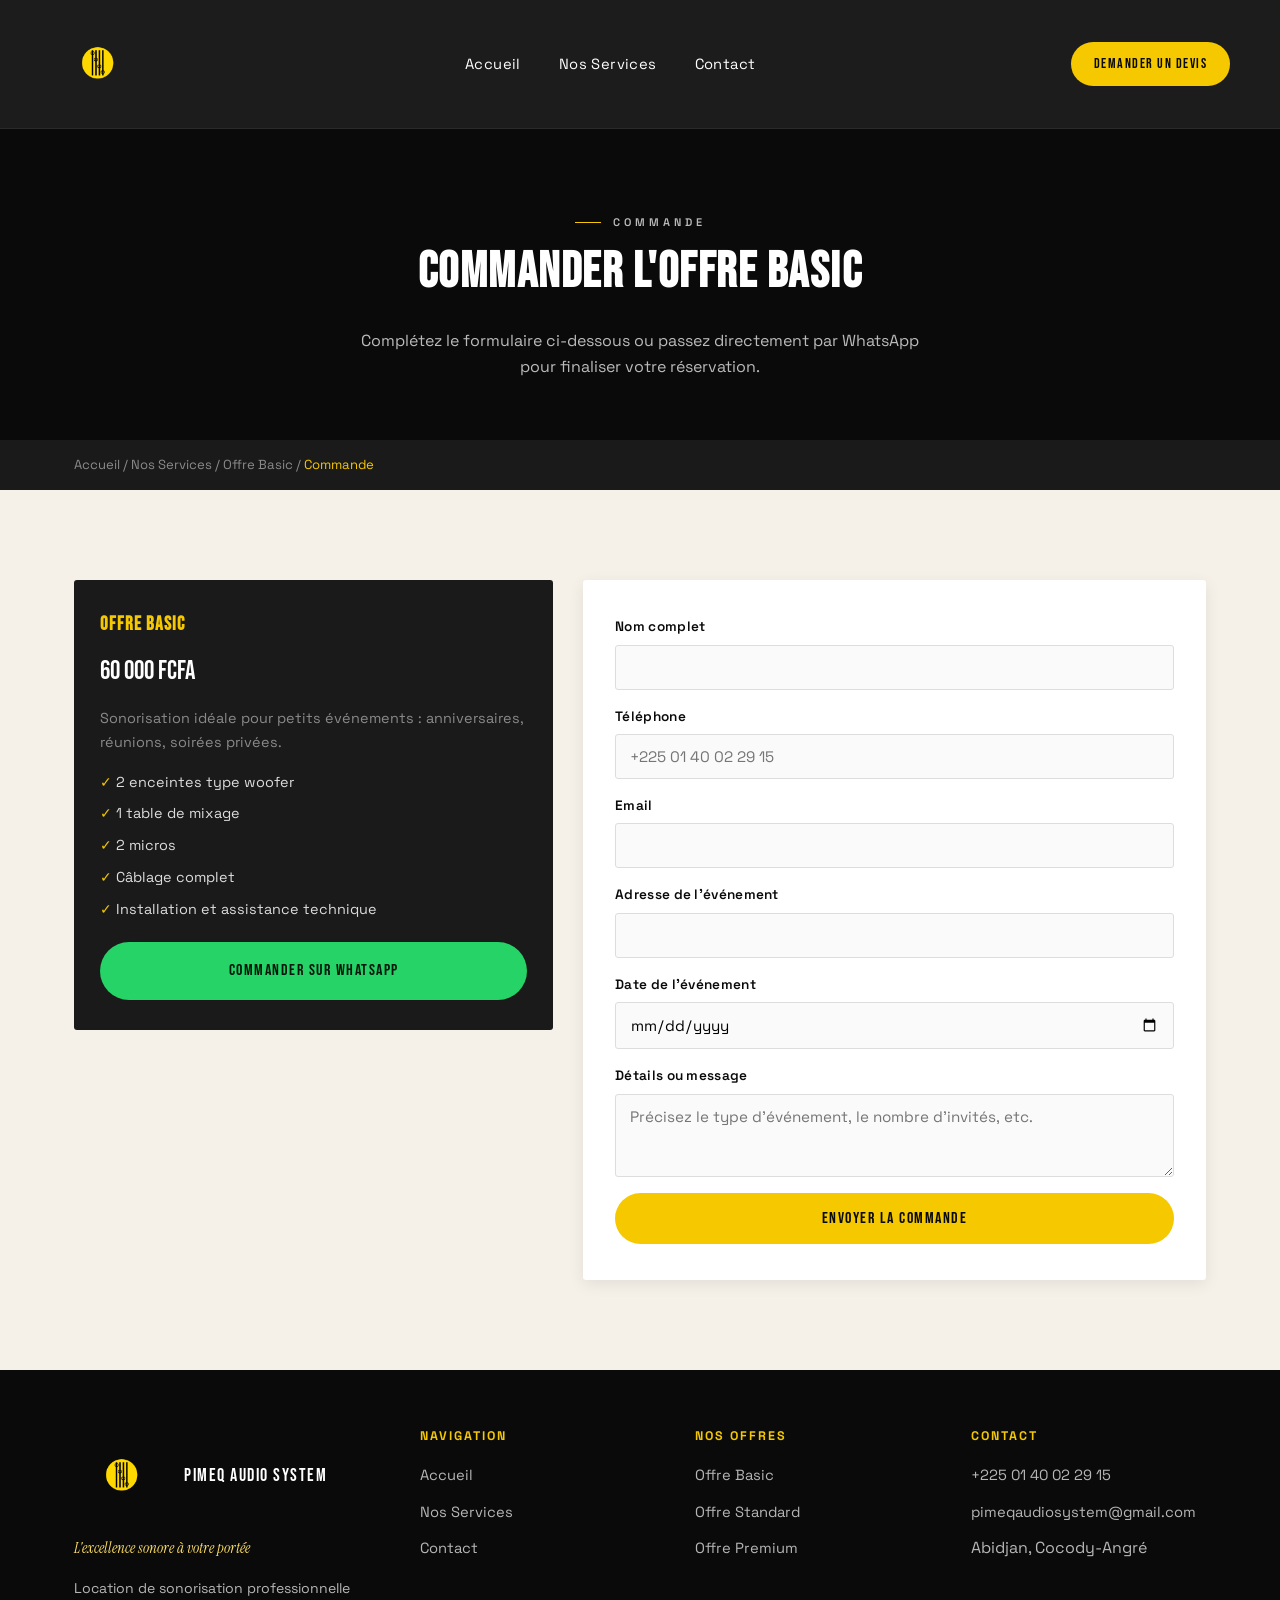
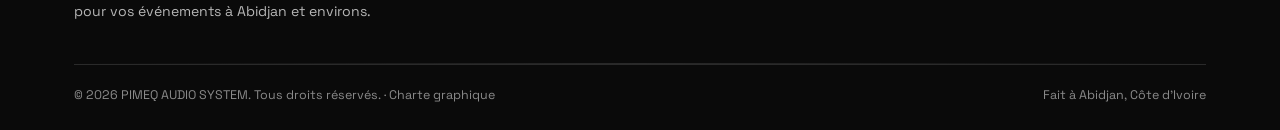
==== commande-basic.html @ aa755eb4 "plush_9/8/26" ====
<!DOCTYPE html>
<html lang="fr">
<head>
<meta charset="UTF-8">
<meta name="viewport" content="width=device-width, initial-scale=1.0">
<title>Commander l'Offre Basic | PIMEQ AUDIO SYSTEM</title>
<meta name="description" content="Réservez l'offre Basic de PIMEQ AUDIO SYSTEM (60 000 FCFA) via notre formulaire de commande ou directement sur WhatsApp.">
<meta name="robots" content="noindex, follow">
<link rel="canonical" href="https://www.pimeqaudiosystem.com/commande-basic.html">
<link rel="icon" href="assets/img/logo.png" type="image/png">
<link rel="stylesheet" href="assets/css/styles.css">
</head>
<body>

<header class="site-header">
  <div class="container nav-wrap">
    <a href="index.html" class="brand" aria-label="Retour à l'accueil PIMEQ AUDIO SYSTEM">
      <img src="assets/img/logo.png" alt="PIMEQ AUDIO SYSTEM" width="140" height="34">
    </a>
    <nav class="main-nav" aria-label="Navigation principale">
      <ul>
        <li><a href="index.html">Accueil</a></li>
        <li><a href="services.html">Nos Services</a></li>
        <li><a href="contact.html">Contact</a></li>
      </ul>
    </nav>
    <div class="nav-actions">
      <a href="contact.html" class="btn btn-primary btn-sm desktop-only">Demander un devis</a>
      <button class="nav-toggle" aria-label="Ouvrir le menu" aria-expanded="false"><span></span><span></span><span></span></button>
    </div>
  </div>
</header>

<main>
  <section class="page-hero">
    <div class="container">
      <p class="eyebrow">Commande</p>
      <h1>Commander l'offre Basic</h1>
      <p>Complétez le formulaire ci-dessous ou passez directement par WhatsApp pour finaliser votre réservation.</p>
    </div>
  </section>

  <nav class="breadcrumb" aria-label="Fil d'Ariane">
    <div class="container">
      <a href="index.html">Accueil</a> / <a href="services.html">Nos Services</a> / <a href="offre-basic.html">Offre Basic</a> / <span aria-current="page">Commande</span>
    </div>
  </nav>

  <section class="section">
    <div class="container">
      <div class="form-layout">

        <div class="offer-summary">
          <h3>Offre Basic</h3>
          <p class="price">60 000 FCFA</p>
          <p style="font-size:0.9rem; color:var(--gray-light); margin-bottom:16px;">Sonorisation idéale pour petits événements : anniversaires, réunions, soirées privées.</p>
          <ul>
            <li>2 enceintes type woofer</li>
            <li>1 table de mixage</li>
            <li>2 micros</li>
            <li>Câblage complet</li>
            <li>Installation et assistance technique</li>
          </ul>
          <a href="https://wa.me/2250140022915?text=Bonjour%2C%20je%20souhaite%20r%C3%A9server%20l%27offre%20Basic%20(60%20000%20FCFA)." class="btn btn-whatsapp btn-block" target="_blank" rel="noopener">Commander sur WhatsApp</a>
        </div>

        <div class="form-card">
          <div class="success-message" id="successMsg">
            Merci pour votre commande ! Nous vous contacterons rapidement pour confirmer les détails de votre événement.
          </div>
          <form id="commandeBasicForm" data-form data-success="successMsg" autocomplete="on">
            <input type="hidden" name="offre" value="Basic" />
            <div class="field">
              <label for="nom">Nom complet</label>
              <input type="text" id="nom" name="nom" required />
            </div>
            <div class="field">
              <label for="telephone">Téléphone</label>
              <input type="tel" id="telephone" name="telephone" required pattern="[0-9+ ]{8,}" placeholder="+225 01 40 02 29 15" />
            </div>
            <div class="field">
              <label for="email">Email</label>
              <input type="email" id="email" name="email" required />
            </div>
            <div class="field">
              <label for="adresse">Adresse de l'événement</label>
              <input type="text" id="adresse" name="adresse" required />
            </div>
            <div class="field">
              <label for="date">Date de l'événement</label>
              <input type="date" id="date" name="date" />
            </div>
            <div class="field">
              <label for="details">Détails ou message</label>
              <textarea id="details" name="details" rows="3" placeholder="Précisez le type d'événement, le nombre d'invités, etc."></textarea>
            </div>
            <button type="submit" class="btn btn-primary btn-block">Envoyer la commande</button>
          </form>
        </div>
      </div>
    </div>
  </section>
</main>

<footer class="site-footer">
  <div class="container">
    <div class="footer-grid">
      <div>
        <div class="footer-brand">
          <img src="assets/img/logo.png" alt="" width="30" height="30" style="width:auto;">
          <span class="footer-brand-text">PIMEQ AUDIO SYSTEM</span>
        </div>
        <p class="footer-tag">L'excellence sonore à votre portée</p>
        <p style="max-width:320px; font-size:0.88rem;">Location de sonorisation professionnelle pour vos événements à Abidjan et environs.</p>
      </div>
      <div class="footer-col">
        <h4>Navigation</h4>
        <ul>
          <li><a href="index.html">Accueil</a></li>
          <li><a href="services.html">Nos Services</a></li>
          <li><a href="contact.html">Contact</a></li>
        </ul>
      </div>
      <div class="footer-col">
        <h4>Nos Offres</h4>
        <ul>
          <li><a href="offre-basic.html">Offre Basic</a></li>
          <li><a href="offre-standard.html">Offre Standard</a></li>
          <li><a href="offre-premium.html">Offre Premium</a></li>
        </ul>
      </div>
      <div class="footer-col">
        <h4>Contact</h4>
        <ul>
          <li><a href="tel:+2250140022915">+225 01 40 02 29 15</a></li>
          <li><a href="mailto:pimeqaudiosystem@gmail.com">pimeqaudiosystem@gmail.com</a></li>
          <li>Abidjan, Cocody-Angré</li>
        </ul>
      </div>
    </div>
    <div class="divider"></div>
    <div class="footer-bottom">
      <span>© <span data-year></span> PIMEQ AUDIO SYSTEM. Tous droits réservés. · <a href="charte-graphique.html">Charte graphique</a></span>
      <span>Fait à Abidjan, Côte d'Ivoire</span>
    </div>
  </div>
</footer>

<script src="assets/js/main.js"></script>
</body>
</html>
---- assets/css/styles.css ----
/* ==========================================================================
   PIMEQ AUDIO SYSTEM — Feuille de style principale
   Basée sur la charte graphique officielle de la marque.
   ========================================================================== */

@import url('https://fonts.googleapis.com/css2?family=Bebas+Neue&family=Space+Grotesk:ital,wght@0,300;0,400;0,500;0,600;0,700;1,400&family=Instrument+Serif:ital@0;1&display=swap');

:root {
  /* Couleurs de marque (charte graphique officielle) */
  --yellow: #F5C800;
  --yellow-soft: #FFE066;
  --black: #0A0A0A;
  --dark: #111111;
  --gray-dark: #1A1A1A;
  --gray-mid: #2A2A2A;
  --gray-light: #8A8A8A;
  --white: #FFFFFF;
  --off-white: #F5F0E8;

  --success: #22C55E;
  --danger: #EF4444;

  /* Typographie */
  --font-display: 'Bebas Neue', sans-serif;
  --font-body: 'Space Grotesk', sans-serif;
  --font-accent: 'Instrument Serif', serif;

  /* Rythme */
  --radius: 3px;
  --container: 1180px;
  --shadow-card: 0 12px 30px rgba(0,0,0,0.35);
  --shadow-soft: 0 4px 16px rgba(0,0,0,0.08);
}

/* ---------- Reset ---------- */
* { margin: 0; padding: 0; box-sizing: border-box; }
html { scroll-behavior: smooth; }
body {
  font-family: var(--font-body);
  background: var(--off-white);
  color: var(--black);
  line-height: 1.65;
  min-height: 100vh;
  display: flex;
  flex-direction: column;
  overflow-x: hidden;
}
img { max-width: 100%; display: block; }
a { color: inherit; }
ul { list-style: none; }
main { flex: 1; }
.visually-hidden {
  position: absolute; width: 1px; height: 1px;
  overflow: hidden; clip: rect(0 0 0 0); white-space: nowrap;
}
:focus-visible {
  outline: 3px solid var(--yellow);
  outline-offset: 2px;
}

@media (prefers-reduced-motion: reduce) {
  *, *::before, *::after { animation-duration: 0.001ms !important; animation-iteration-count: 1 !important; transition-duration: 0.001ms !important; scroll-behavior: auto !important; }
}

/* ---------- Utility ---------- */
.container { max-width: var(--container); margin: 0 auto; padding: 0 24px; }
.eyebrow {
  font-size: 11px; letter-spacing: 4px; text-transform: uppercase;
  color: var(--yellow); display: inline-flex; align-items: center; gap: 12px;
  font-weight: 600; margin-bottom: 14px;
}
.eyebrow::before { content: ''; width: 26px; height: 1px; background: var(--yellow); display: block; }
.section-title {
  font-family: var(--font-display);
  font-size: clamp(30px, 4.2vw, 48px);
  letter-spacing: 1.5px;
  line-height: 1.05;
  color: var(--black);
  margin-bottom: 14px;
}
.section-lede {
  max-width: 640px;
  color: #4a4a4a;
  font-size: 1.05rem;
}
.section {
  padding: 90px 0;
}
.section--dark {
  background: var(--black);
  color: var(--white);
}
.section--dark .section-title { color: var(--white); }
.section--dark .section-lede { color: rgba(255,255,255,0.7); }
.section-head { margin-bottom: 48px; }
.section-head.center { text-align: center; }
.section-head.center .section-lede { margin: 0 auto; }
.section-head.center .eyebrow { justify-content: center; }
.divider { height: 1px; background: linear-gradient(to right, transparent, var(--gray-mid), transparent); }

/* ---------- Boutons ---------- */
.btn {
  display: inline-flex; align-items: center; justify-content: center; gap: 10px;
  font-family: var(--font-display);
  font-size: 1rem; letter-spacing: 1.5px;
  padding: 15px 34px;
  border-radius: 30px;
  border: 1.5px solid transparent;
  cursor: pointer;
  text-decoration: none;
  transition: transform 0.18s ease, background 0.2s ease, color 0.2s ease, border-color 0.2s ease, box-shadow 0.2s ease;
  white-space: nowrap;
}
.btn:hover { transform: translateY(-2px); }
.btn:active { transform: translateY(0); }
.btn-primary { background: var(--yellow); color: var(--black); }
.btn-primary:hover { background: var(--black); color: var(--yellow); border-color: var(--yellow); box-shadow: var(--shadow-card); }
.btn-outline { background: transparent; color: var(--white); border-color: rgba(255,255,255,0.35); }
.btn-outline:hover { border-color: var(--yellow); color: var(--yellow); }
.btn-dark { background: var(--black); color: var(--yellow); }
.btn-dark:hover { background: var(--yellow); color: var(--black); }
.btn-whatsapp { background: #25D366; color: #06170c; }
.btn-whatsapp:hover { background: #128C4A; color: #fff; }
.btn-block { width: 100%; }
.btn-sm { padding: 10px 22px; font-size: 0.85rem; }

/* ---------- Icône égaliseur (signature de marque) ---------- */
.eq-icon {
  display: inline-flex; align-items: center; gap: 50px; height: 22px;
}
.eq-icon span {
  width: 30px; border-radius: 30px; background: currentColor;
  display: block;
  animation: eq-bounce 1.1s ease-in-out infinite;
}
.eq-icon span:nth-child(1) { height: 60%; animation-delay: -0.9s; }
.eq-icon span:nth-child(2) { height: 100%; animation-delay: -0.6s; }
.eq-icon span:nth-child(3) { height: 40%; animation-delay: -0.3s; }
@keyframes eq-bounce {
  0%, 100% { transform: scaleY(0.4); }
  50% { transform: scaleY(1); }
}

/* ---------- En-tête / Navigation ---------- */
.site-header {
  position: sticky; top: 0; z-index: 100;
  background: rgba(10,10,10,0.92);
  backdrop-filter: blur(8px);
  border-bottom: 1px solid var(--gray-mid);
}
.nav-wrap {
  display: flex; align-items: center; justify-content: space-between;
  padding: 14px 0;
  gap: 20px;
}
.brand {
  display: flex; align-items: center; gap: 12px;
  text-decoration: none;
  color: var(--white);
}
.brand img { height: 100px; width: auto; }
.brand-fallback-icon {
  width: 34px; height: 34px; border-radius: 50%;
  background: var(--yellow); color: var(--black);
  display: flex; align-items: center; justify-content: center;
}
.brand-text {
  font-family: var(--font-display);
  font-size: 1.15rem; letter-spacing: 2px; line-height: 1;
}
.brand-tag {
  display: block;
  font-family: var(--font-accent); font-style: italic;
  font-size: 0.65rem; letter-spacing: 0.5px; color: var(--gray-light);
  margin-top: 2px;
}
.main-nav ul { display: flex; align-items: center; gap: 6px; }
.main-nav a {
  color: var(--white);
  text-decoration: none;
  font-size: 0.92rem;
  letter-spacing: 0.4px;
  padding: 9px 16px;
  border-radius: 20px;
  transition: background 0.2s, color 0.2s;
}
.main-nav a.active,
.main-nav a:hover { background: var(--yellow); color: var(--black); }
.nav-actions { display: flex; align-items: center; gap: 10px; }
.nav-toggle {
  display: none;
  background: none; border: none; color: var(--white);
  width: 40px; height: 40px; cursor: pointer;
  flex-direction: column; align-items: center; justify-content: center; gap: 5px;
}
.nav-toggle span { width: 22px; height: 2px; background: var(--white); display: block; transition: 0.2s; }

@media (max-width: 880px) {
  .main-nav {
    position: fixed; inset: 68px 0 0 0;
    background: var(--black);
    transform: translateY(-110%);
    transition: transform 0.3s ease;
    padding: 20px 24px;
    overflow-y: auto;
  }
  .main-nav.open { transform: translateY(0); }
  .main-nav ul { flex-direction: column; align-items: stretch; gap: 4px; }
  .main-nav a { display: block; padding: 14px 18px; font-size: 1.05rem; }
  .nav-toggle { display: flex; }
  .nav-actions .btn-primary.desktop-only { display: none; }
}

/* ---------- Bandeau fil d'Ariane ---------- */
.breadcrumb {
  background: var(--gray-dark);
  color: var(--gray-light);
  font-size: 0.82rem;
  padding: 14px 0;
}
.breadcrumb a { color: var(--gray-light); text-decoration: none; }
.breadcrumb a:hover { color: var(--yellow); }
.breadcrumb span[aria-current] { color: var(--yellow); }

/* ---------- Hero ---------- */
.hero {
  position: relative;
  background: var(--black);
  color: var(--white);
  padding: 110px 0 90px;
  overflow: hidden;
  text-align: center;
}
.hero-bars {
  position: absolute; inset: 0;
  display: flex; align-items: flex-end; justify-content: center; gap: 6px;
  padding: 0 20px 0;
  opacity: 0.35;
  z-index: 0;
}
.hero-bars span {
  width: 6px; border-radius: 3px 3px 0 0;
  background: linear-gradient(to top, var(--yellow), transparent);
  animation: bar-pulse 2.2s ease-in-out infinite;
}
@keyframes bar-pulse {
  0%, 100% { transform: scaleY(0.25); }
  50% { transform: scaleY(1); }
}
.hero-glow {
  position: absolute; width: 620px; height: 620px; border-radius: 50%;
  background: radial-gradient(circle, rgba(245,200,0,0.18) 0%, transparent 70%);
  top: 50%; left: 50%; transform: translate(-50%, -50%);
  animation: pulse 4.5s ease-in-out infinite;
  z-index: 0;
}
@keyframes pulse {
  0%, 100% { transform: translate(-50%,-50%) scale(1); opacity: 0.6; }
  50% { transform: translate(-50%,-50%) scale(1.25); opacity: 1; }
}
.hero-content { position: relative; z-index: 1; max-width: 780px; margin: 0 auto; padding: 0 20px; }
.hero-tag {
  font-family: var(--font-accent); font-style: italic;
  color: var(--yellow-soft); font-size: 1.1rem; margin-bottom: 18px;
}
.hero h1 {
  font-family: var(--font-display);
  font-size: clamp(34px, 6vw, 62px);
  letter-spacing: 1.5px;
  line-height: 1.05;
  margin-bottom: 22px;
}
.hero p.lede {
  font-size: 1.1rem;
  color: rgba(255,255,255,0.78);
  max-width: 560px;
  margin: 0 auto 34px;
}
.hero-ctas { display: flex; justify-content: center; gap: 16px; flex-wrap: wrap; margin-bottom: 40px; }
.hero-badges {
  display: flex; justify-content: center; gap: 14px; flex-wrap: wrap;
}
.hero-badge {
  font-size: 0.8rem; letter-spacing: 0.5px;
  color: rgba(255,255,255,0.75);
  border: 1px solid var(--gray-mid);
  border-radius: 20px;
  padding: 8px 16px;
  display: inline-flex; align-items: center; gap: 8px;
}
.hero-badge .dot { width: 6px; height: 6px; border-radius: 50%; background: var(--yellow); }

.page-hero {
  background: var(--black);
  color: var(--white);
  padding: 70px 0 60px;
  text-align: center;
  position: relative;
  overflow: hidden;
}
.page-hero .eyebrow { justify-content: center; }
.page-hero h1 {
  font-family: var(--font-display);
  font-size: clamp(30px, 4.6vw, 50px);
  letter-spacing: 1.5px;
}
.page-hero p { color: rgba(255,255,255,0.72); max-width: 560px; margin: 14px auto 0; }

/* ---------- Cartes génériques ---------- */
.card {
  background: var(--white);
  border-radius: var(--radius);
  box-shadow: var(--shadow-soft);
  padding: 34px 28px;
}
.card-dark {
  background: var(--gray-dark);
  color: var(--white);
  border-radius: var(--radius);
  padding: 34px 28px;
  border: 1px solid var(--gray-mid);
}

/* ---------- Grille "Pourquoi nous choisir" / services ---------- */
.grid-3 { display: grid; grid-template-columns: repeat(3, 1fr); gap: 26px; }
.grid-2 { display: grid; grid-template-columns: repeat(2, 1fr); gap: 26px; }
@media (max-width: 900px) { .grid-3 { grid-template-columns: 1fr; } .grid-2 { grid-template-columns: 1fr; } }

.feature-card {
  background: var(--white);
  border-radius: var(--radius);
  padding: 32px 26px;
  box-shadow: var(--shadow-soft);
  border-top: 3px solid var(--yellow);
}
.feature-card .icon {
  width: 46px; height: 46px; border-radius: 50%;
  background: var(--black); color: var(--yellow);
  display: flex; align-items: center; justify-content: center;
  margin-bottom: 18px;
}
.feature-card h3 { font-family: var(--font-display); font-size: 1.2rem; letter-spacing: 1px; margin-bottom: 8px; }
.feature-card p { color: #555; font-size: 0.95rem; }

/* ---------- Offres / Pricing ---------- */
.offers-grid {
  display: grid;
  grid-template-columns: repeat(3, 1fr);
  gap: 26px;
  align-items: stretch;
}
@media (max-width: 980px) { .offers-grid { grid-template-columns: 1fr; max-width: 420px; margin: 0 auto; } }

.offer-card {
  background: var(--gray-dark);
  color: var(--white);
  border-radius: var(--radius);
  border: 1px solid var(--gray-mid);
  padding: 38px 30px;
  display: flex;
  flex-direction: column;
  position: relative;
}
.offer-card.featured {
  background: var(--black);
  border: 1.5px solid var(--yellow);
  box-shadow: var(--shadow-card);
  transform: translateY(-10px);
}
.offer-badge {
  position: absolute; top: -13px; right: 28px;
  background: var(--yellow); color: var(--black);
  font-family: var(--font-display); letter-spacing: 1.5px;
  font-size: 0.72rem; padding: 6px 14px; border-radius: 20px;
}
.offer-name { font-family: var(--font-display); font-size: 1.5rem; letter-spacing: 1.5px; margin-bottom: 6px; }
.offer-usecase { color: var(--gray-light); font-size: 0.88rem; margin-bottom: 22px; min-height: 40px; }
.offer-price {
  font-family: var(--font-display);
  font-size: 2.1rem; letter-spacing: 1px;
  color: var(--yellow);
  margin-bottom: 4px;
}
.offer-price .fcfa { font-size: 0.95rem; font-family: var(--font-body); color: var(--gray-light); margin-left: 4px; }
.offer-list { margin: 24px 0 30px; display: flex; flex-direction: column; gap: 12px; }
.offer-list li { display: flex; align-items: flex-start; gap: 10px; font-size: 0.92rem; color: rgba(255,255,255,0.88); }
.offer-list li::before {
  content: '✓'; color: var(--yellow); font-weight: 700; flex-shrink: 0;
}
.offer-card .btn { margin-top: auto; }
.offer-actions { display: flex; flex-direction: column; gap: 10px; margin-top: auto; }

.detail-card {
  background: var(--gray-dark);
  color: var(--white);
  border: 1px solid var(--gray-mid);
  border-radius: var(--radius);
  padding: 44px;
  max-width: 640px;
  margin: -60px auto 0;
  position: relative;
  z-index: 2;
  box-shadow: var(--shadow-card);
}

/* ---------- FAQ ---------- */
.faq {
  max-width: 760px; margin: 0 auto;
  display: flex; flex-direction: column; gap: 14px;
}
.faq-item {
  background: var(--yellow);
  border-radius: var(--radius);
  box-shadow: var(--shadow-soft);
  overflow: hidden;
}
.faq-item summary {
  cursor: pointer; list-style: none;
  padding: 20px 26px;
  font-family: var(--font-display);
  letter-spacing: 0.5px;
  display: flex; align-items: center; justify-content: space-between; gap: 16px;
}
.faq-item summary::-webkit-details-marker { display: none; }
.faq-item summary::after {
  content: '+'; font-size: 1.4rem; color: var(--black); transition: transform 0.2s;
}
.faq-item[open] summary::after { transform: rotate(45deg); }
.faq-item .faq-a { padding: 0 26px 22px; color: #4a4a4a; font-size: 0.95rem; }

/* ---------- Formulaires ---------- */
.form-layout {
  display: grid;
  grid-template-columns: 1fr 1.3fr;
  gap: 30px;
  align-items: start;
}
@media (max-width: 860px) { .form-layout { grid-template-columns: 1fr; } }

.form-card {
  background: var(--white);
  border-radius: var(--radius);
  box-shadow: var(--shadow-soft);
  padding: 36px 32px;
}
form { display: flex; flex-direction: column; gap: 16px; }
.field { display: flex; flex-direction: column; gap: 6px; }
label { font-size: 0.85rem; font-weight: 600; letter-spacing: 0.3px; }
input, textarea, select {
  padding: 12px 14px;
  border: 1.5px solid #ddd;
  border-radius: var(--radius);
  font-size: 0.95rem;
  font-family: var(--font-body);
  background: #fafafa;
  transition: border 0.2s, background 0.2s;
}
input:focus, textarea:focus, select:focus {
  border-color: var(--yellow);
  outline: none;
  background: #fffef5;
}
.success-message {
  display: none;
  background: #e6f7ec;
  color: #14603a;
  border: 1px solid #b6e3c6;
  border-radius: var(--radius);
  padding: 14px 16px;
  font-size: 0.92rem;
}
.success-message.visible { display: block; }
.offer-summary {
  background: var(--gray-dark);
  color: var(--white);
  border-radius: var(--radius);
  padding: 30px 26px;
}
.offer-summary h3 { font-family: var(--font-display); letter-spacing: 1px; color: var(--yellow); margin-bottom: 10px; }
.offer-summary .price { font-family: var(--font-display); font-size: 1.6rem; margin-bottom: 14px; }
.offer-summary ul { display: flex; flex-direction: column; gap: 8px; margin-bottom: 20px; font-size: 0.9rem; color: rgba(255,255,255,0.85); }
.offer-summary ul li::before { content: '✓ '; color: var(--yellow); }
.divider-or {
  display: flex; align-items: center; gap: 12px;
  font-size: 0.75rem; letter-spacing: 2px; color: var(--gray-light);
  text-transform: uppercase; margin: 6px 0;
}
.divider-or::before, .divider-or::after { content: ''; flex: 1; height: 1px; background: var(--gray-mid); }

/* ---------- Contact ---------- */
.contact-grid { display: grid; grid-template-columns: 1fr 1fr; gap: 26px; margin-bottom: 40px; }
@media (max-width: 860px) { .contact-grid { grid-template-columns: 1fr; } }
.contact-card {
  background: var(--white);
  border-radius: var(--radius);
  box-shadow: var(--shadow-soft);
  padding: 26px;
  display: flex; align-items: center; gap: 16px;
  text-decoration: none;
}
.contact-card .icon {
  width: 44px; height: 44px; border-radius: 50%;
  background: var(--black); color: var(--yellow);
  display: flex; align-items: center; justify-content: center; flex-shrink: 0;
}
.contact-card h3 { font-size: 0.78rem; letter-spacing: 1.5px; text-transform: uppercase; color: var(--gray-light); margin-bottom: 3px; }
.contact-card p { font-weight: 600; color: var(--black); }
.map-frame {
  border: 0; width: 100%; height: 340px; border-radius: var(--radius);
  filter: grayscale(0.15) contrast(1.05);
}

/* ---------- CTA final ---------- */
.cta-band {
  background: var(--yellow);
  color: var(--black);
  padding: 64px 0;
  text-align: center;
}
.cta-band h2 { font-family: var(--font-display); font-size: clamp(26px, 4vw, 40px); letter-spacing: 1px; margin-bottom: 14px; }
.cta-band p { margin-bottom: 26px; font-size: 1.02rem; }
.cta-band .btn-dark:hover { background: var(--black); color: var(--yellow); }

/* ---------- Pied de page ---------- */
.site-footer {
  background: var(--black);
  color: rgba(255,255,255,0.7);
  padding: 56px 0 24px;
  margin-top: auto;
}
.footer-grid {
  display: grid;
  grid-template-columns: 1.3fr 1fr 1fr 1fr;
  gap: 40px;
  margin-bottom: 40px;
}
@media (max-width: 780px) { .footer-grid { grid-template-columns: 1fr; gap: 30px; } }
.footer-brand { display: flex; align-items: center; gap: 10px; margin-bottom: 10px; }
.footer-brand img { height: 100px; }
.footer-brand-text { font-family: var(--font-display); color: var(--white); font-size: 1.1rem; letter-spacing: 1.5px; }
.footer-tag { font-family: var(--font-accent); font-style: italic; color: var(--yellow-soft); font-size: 0.95rem; margin-bottom: 16px; }
.footer-col h4 { font-size: 0.78rem; letter-spacing: 2px; text-transform: uppercase; color: var(--yellow); margin-bottom: 16px; }
.footer-col ul { display: flex; flex-direction: column; gap: 10px; }
.footer-col a { text-decoration: none; color: rgba(255,255,255,0.7); font-size: 0.92rem; transition: color 0.2s; }
.footer-col a:hover { color: var(--yellow); }
.footer-bottom {
  border-top: 1px solid var(--gray-mid);
  padding-top: 20px;
  display: flex; justify-content: space-between; flex-wrap: wrap; gap: 10px;
  font-size: 0.78rem; color: var(--gray-light);
}
.footer-bottom a { color: var(--gray-light); text-decoration: none; }
.footer-bottom a:hover { color: var(--yellow); }

/* ---------- Bandeau WhatsApp flottant ---------- */
.whatsapp-float {
  position: fixed; bottom: 22px; right: 22px; z-index: 200;
  width: 58px; height: 58px; border-radius: 50%;
  background: #25D366; color: #fff;
  display: flex; align-items: center; justify-content: center;
  box-shadow: 0 8px 20px rgba(0,0,0,0.35);
  text-decoration: none;
  transition: transform 0.2s;
}
.whatsapp-float:hover { transform: scale(1.08); }

@media (max-width: 600px) {
  .section { padding: 60px 0; }
  .hero { padding: 90px 0 70px; }
}
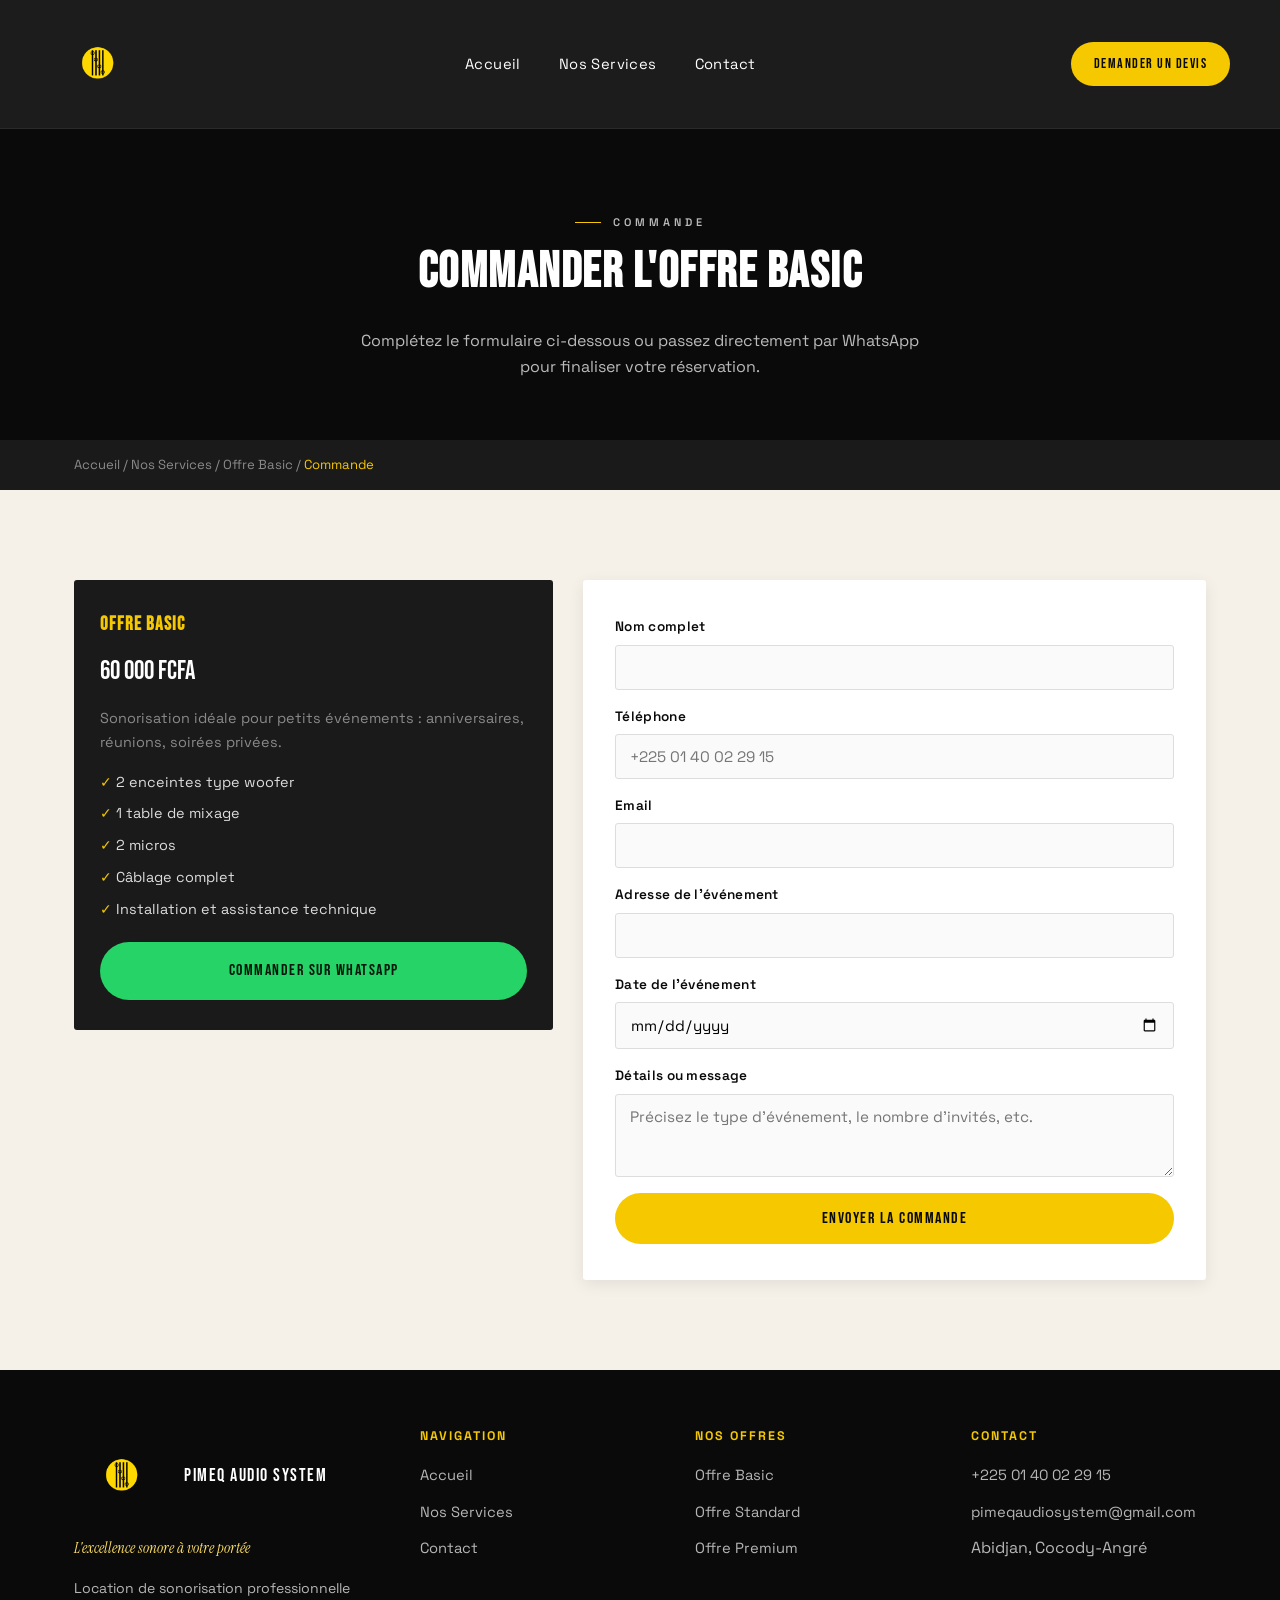
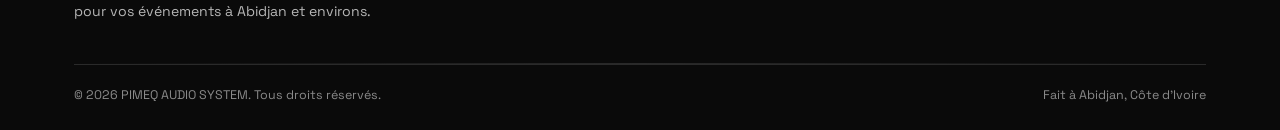
==== commit 680b43bb: "Update commande-basic.html" ====
--- a/commande-basic.html
+++ b/commande-basic.html
@@ -140,7 +140,7 @@
     </div>
     <div class="divider"></div>
     <div class="footer-bottom">
-      <span>© <span data-year></span> PIMEQ AUDIO SYSTEM. Tous droits réservés. · <a href="charte-graphique.html">Charte graphique</a></span>
+      <span>© <span data-year></span> PIMEQ AUDIO SYSTEM. Tous droits réservés. </span>
       <span>Fait à Abidjan, Côte d'Ivoire</span>
     </div>
   </div>
